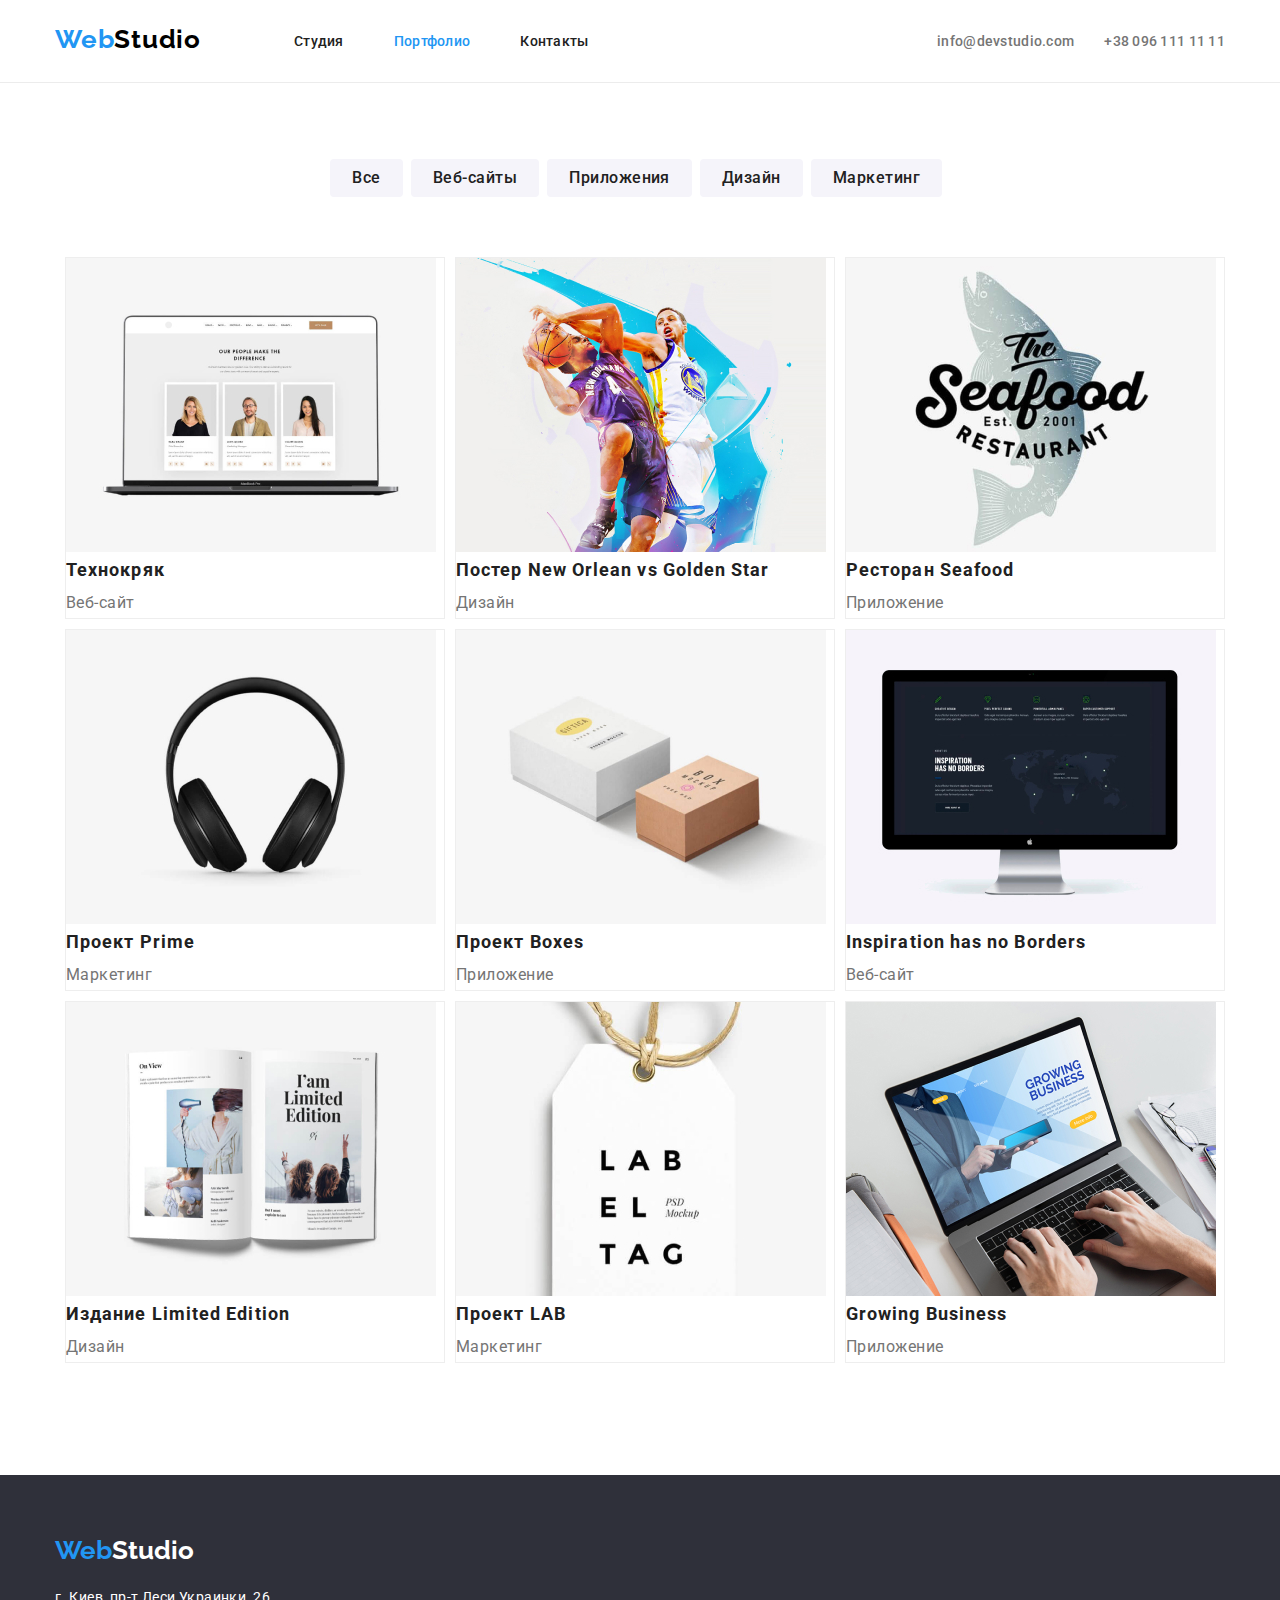
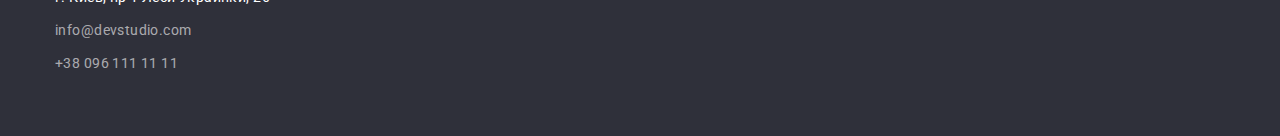
==== portfolio.html @ 60f4d956 "update" ====
<!DOCTYPE html>
<html lang="ru">
<head>
    <meta charset="UTF-8">
    <meta name="viewport" content="width=device-width, initial-scale=1.0">
    <title>Portfolio</title>
    <link rel="stylesheet" href="https://cdnjs.cloudflare.com/ajax/libs/modern-normalize/1.0.0/modern-normalize.min.css" />
    <link rel="stylesheet" href="./css/modern-normalize.css">
    <link rel="preconnect" href="https://fonts.gstatic.com">
    <link href="https://fonts.googleapis.com/css2?family=Raleway:wght@700&family=Roboto:wght@400;500;700;900&display=swap"
        rel="stylesheet">
    <link rel="stylesheet" href="./css/slyle.css">  
</head>
<body>
    <!-- Header navigation-->
    <header class="header header-width">
        <div class="container">
            <div class="container-logo">
                <a class="logo-text-studio" href="./index.html" lang="en">
                    <span class="word-web">Web</span>Studio</a>
            </div>
            <nav class="navigation">
                <div class="container-item">
                    <ul class="navigation-menu list">
                        <li class="navigation-item">
                            <a class="navigation-list-link" href="./index.html">Студия</a>
                        </li>
                        <li class="navigation-item">
                            <a class="navigation-list-link current" href="./portfolio.html">Портфолио</a>
                        </li>
                        <li class="navigation-item">
                            <a class="navigation-list-link" href="#">Контакты</a>
                        </li>
                    </ul>
                </div>
    
            </nav>
        </div>
    
        <div class="container-address">
            <ul class="address-list list">
                <li>
                    <address class="address">
                        <a class="header-mail" href="mailto:info@devstudio.com">info@devstudio.com</a>
                    </address>
                </li>
                <li>
                    <address class="address">
                        <a class="header-tel" href="tel:+380961111111">+38 096 111 11 11</a>
                    </address>
                </li>
            </ul>
        </div>
    
    </header>
    <main>
        <!--Portfolio-->
        <section class="portfolio-box indent">
            <div class="header-widht">
                <ul class="button-list list">
                    <li>
                        <button class="portfolio-btn button" type="button" >Все</button>
                    </li>
                    <li>
                        <button class="portfolio-btn button" type="button" >Веб-сайты</button>
                    </li>
                    <li>
                        <button class="portfolio-btn button" type="button" >Приложения</button>
                    </li>
                    <li>
                        <button class="portfolio-btn button" type="button" >Дизайн</button>
                    </li>
                    <li>
                        <button class="portfolio-btn button" type="button" >Маркетинг</button>
                    </li>
                </ul>

                    <div class="container-wrapper">
                        <ul class="portfolio-list list">
                            <li class="item" >
                                <img class="image" src="./images/portfolio/technocryak.jpg" width="370" height="294" alt="Ноутбук с загруженной веб страницой">
                                
                                    <h2 class="title">Технокряк</h2>
                                    <p class="description">Веб-сайт</p>
                            </li>
                            <li class="item">
                                <img class="image" src="./images/portfolio/poster.jpg" width="370" height="294" alt="Постер с двумя баскетболистами">
                                
                                    <h2 class="title">Постер New Orlean vs Golden Star</h2>
                                    <p class="description">Дизайн</p>
                            </li>
                            <li class="item" >
                                <img class="image" src="./images/portfolio/restor_seafood.jpg" width="370" height="294" alt="Логотип рестрика ">
                                
                                    <h2 class="title">Ресторан Seafood</h2>
                                    <p class="description">Приложение</p>
                            </li>
                            <li class="item">
                                <img class="image" src="./images/portfolio/headphone_project_prime.jpg" width="370" height="294" alt="Наушники">
                                
                                    <h2 class="title">Проект Prime</h2>
                                    <p class="description">Маркетинг</p>
                            </li>
                            <li class="item">
                                <img class="image" src="./images/portfolio/project_boxes.jpg" width="370" height="294" alt="Макет коробок">
                                
                                    <h2 class="title">Проект Boxes</h2>
                                    <p class="description">Приложение</p>
                            </li>
                            <li class="item">
                                <img class="image" src="./images/portfolio/inspiration.jpg" width="370" height="294" alt="Изображение компьютера с программой">
                                
                                    <h2 class="title">Inspiration has no Borders</h2>
                                    <p class="description">Веб-сайт</p>
                            </li>
                            <li class="item">
                                <img class="image" src="./images/portfolio/limited_edition.jpg" width="370" height="294" alt="Раскрытый журнал">
                                
                                    <h2 class="title">Издание Limited Edition</h2>
                                    <p class="description">Дизайн</p>
                            </li>
                            <li class="item">
                                <img class="image" src="./images/portfolio/project_lab.jpg" width="370" height="294" alt="проект лаб">
                                
                                    <h2 class="title">Проект LAB</h2>   
                                    <p class="description">Маркетинг</p>
                            </li>
                            <li class="item">
                                <img class="image" src="./images/portfolio/growing_business.jpg" width="370" height="294" alt="Ноутбук с изображением">
                                
                                    <h2 class="title">Growing Business</h2>
                                    <p class="description">Приложение</p>
                            </li>   
                        </ul>
                    </div>
            </div>
        </section>       
    
    </main>
    <!-- CONTACT INFORMATION -->
    <footer>
        <section class="contact-form">
            <div class="foter-container header-width">
                <a class="footer-logo" href="./index.html" lang="en">
                    <span class="word-web">Web</span>Studio</a>
        
                <address class="footer-address">
                    <ul class="footer-info list">
                        <li class="address-list">
                            <p class="address-link">г. Киев, пр-т Леси Украинки, 26</p>
                        </li>
                        <li class="contact-list">
                            <a class="contact-list-link" href="mailto:info@devstudio.com">info@devstudio.com</a>
                        </li>
                        <li class="contact-list">
                            <a class="contact-list-link" href="tel:+380961111111">+38 096 111 11 11</a>
                        </li>
                    </ul>
        
                </address>
            </div>
        </section>
    </footer>
</body>

</html>
---- css/slyle.css ----
html {
  box-sizing: border-box;
}

*,
*::before,
*::after {
  box-sizing: inherit;
}

:root {
  --accent-color: #2196f3;
  --secondary-color: #212121;
  --main-font: 'Roboto', sans-serif;
  --second-bg-color: #f5f4fa;
}
body {
  font-family: var(--main-font);
}

/* ------------- option for reset---------- */
h1,
h2,
h3,
h4,
h5,
h6 {
  margin: 0;
}

ul,
ol {
  margin: 0;
  padding: 0;
}

p {
  margin: 0;
}

img {
  display: block;
}
/* ----------------------------------------- */

.list {
  list-style: none;
}

.header-width {
  width: 1170px;
  margin: auto;
}

.button {
  display: inline-block;
  color: var(--secondary-color);
  background-color: #f5f4fa;
  font-family: inherit;
  border-radius: 4px;
  border: none;
  text-align: center;
}

/*---------- шапка ------------*/

.header {
  display: flex;
  /* border: 1px solid teal; */
  justify-content: space-between;
}

/* ----------------контейнер шапки----------------------*/

.header .container {
  display: flex;
}

/* ------------- flex логотип ------------------*/
.header .container-logo {
  display: flex;
  margin-right: 93px;
}

.container-logo {
  padding-top: 24px;
  padding-bottom: 25px;
}
/* -------------параметры шрифта логотипа-----------------*/

.logo-text-studio {
  font-family: 'Raleway', sans-serif;
  font-style: normal;
  font-weight: bold;
  font-size: 26px;
  line-height: 1.192;
  letter-spacing: 0.03em;
  text-decoration: none;
  color: #000000;
}
.word-web {
  color: var(--accent-color);
}

/* ----------- flex студия + портфолио + контакты ----------------*/
.navigation-menu {
  display: flex;
}

.navigation-item:not(:last-child) {
  margin-right: 50px;
}

.container-item {
  padding-top: 32px;
  padding-bottom: 32px;
}

/* ----------- наведение мышки ----------------*/
.navigation-list-link:hover,
.navigation-list-link:focus,
.header-mail:hover,
.header-mail:focus {
  color: var(--accent-color);
}

.navigation-menu .navigation-list-link.current {
  color: var(--accent-color);
}

/* ----------параметры шрифта студия + портфолио + контакты ------------------*/

.navigation-list-link {
  font-weight: 500;
  font-size: 14px;
  line-height: 1.142;
  letter-spacing: 0.02em;
  text-decoration: none;
  color: var(--secondary-color);
}

/* ------------ flex номер + имеил ------------------*/

.address-list {
  display: flex;
}

.container-address {
  padding-top: 32px;
  padding-bottom: 32px;
}

.address-list .header-mail {
  margin-right: 30px;
}
/* ------------ параметры шрифта номер + имеил ------------------*/
.header-tel,
.header-mail {
  font-style: normal;
  font-weight: 500;
  font-size: 14px;
  line-height: 1.142;
  letter-spacing: 0.02em;
  text-decoration: none;
  color: #757575;
}

/*---------------BLOCK II------------------*/

/*---------------HERO -----------------------
----------------------фон текста----------------*/
.hero {
  background-color: #2f303a;
  min-height: 600px;
  display: flex;
  align-items: center;
  justify-content: center;
  padding-top: 200px;
  padding-bottom: 200px;
}

/*---------------параметры шрифта текста-------------------*/
.hero-title {
  font-weight: 900;
  font-size: 44px;
  line-height: 1.363;
  letter-spacing: 0.06em;
  text-transform: uppercase;
  color: #ffffff;
  text-align: center;
}
/*---------------ширина эфективные решения-------------------*/
.hero .hero-title {
  width: 696px;
}

/*---------------Кнопка заказать услугу-------------------*/
.container-button {
  display: block;
  text-align: center;
  margin-top: 30px;
  font-family: var(--accent-color);
}
.modal-btn {
  min-width: 200px;
  height: 50px;
  font-family: var(--accent-color);
  font-weight: bold;
  font-size: 16px;
  line-height: 1.187;
  color: #ffffff;
  letter-spacing: 0.06em;
  padding: 10px 32px;
  background-color: var(--accent-color);
  box-shadow: 0px 4px 4px rgba(0, 0, 0, 0.15);
  border-radius: 4px;
  border: 1px;
  cursor: pointer;
}

/*---------------block III-------------------*/

/*-------chart список---------------*/

.otstup-sekcii {
  padding-top: 94px;
}

.title-list {
  display: flex;
  /* border: 1px solid teal; */
}

.title-list .item:not(:nth-child(4n)) {
  margin-right: 30px;
}

.title-list .item {
  width: 270px;
}

.desription-item {
  font-weight: bold;
  font-size: 14px;
  line-height: 1.142;
  letter-spacing: 0.03em;
  text-transform: uppercase;
  color: var(--secondary-color);
  margin-bottom: 10px;
}

.desription {
  margin-top: 10px;
  font-weight: normal;
  font-size: 14px;
  line-height: 1.714;
  letter-spacing: 0.03em;

  color: #757575;
}

/*---------- about us ------------*/

.service {
  padding-top: 94px;
  padding-bottom: 94px;
}

.about-us-list {
  display: flex;
  justify-content: center;
}

.about-us-list .about-us-img:not(:nth-child(3n)) {
  margin-right: 30px;
}

.about-us-title {
  margin-bottom: 50px;
  font-weight: bold;
  font-size: 36px;
  line-height: 1.166;
  text-align: center;
  letter-spacing: 0.03em;
  color: var(--secondary-color);
}

/*---------- Our team ------------*/

.our-team {
  padding-top: 94px;
  padding-bottom: 94px;
  background-color: var(--second-bg-color);
}

.name {
  display: flex;
  /* border: 1px solid teal; */
  justify-content: center;
}

.name .name-team:not(:nth-child(4n)) {
  margin-right: 30px;
}

.name .name-team {
  display: block;
  margin-bottom: 30px;
}

.name-team .image {
  margin-bottom: 30px;
}

.our-team-title {
  margin-bottom: 50px;
  font-weight: bold;
  font-size: 36px;
  line-height: 1.166;
  text-align: center;
  letter-spacing: 0.03em;
  color: var(--secondary-color);
}
.name-list {
  margin-bottom: 10px;
  font-style: normal;
  font-weight: 500;
  font-size: 16px;
  line-height: 1.187;
  text-align: center;
  letter-spacing: 0.03em;
  color: var(--secondary-color);
}

.list-position {
  font-weight: 500;
  font-size: 16px;
  line-height: 1.187;
  text-align: center;
  letter-spacing: 0.03em;
  color: #757575;
}

.name .name-team {
  padding-bottom: 30px;
  background-color: #ffffff;
  box-shadow: 0px 1px 3px rgba(0, 0, 0, 0.12), 0px 1px 1px rgba(0, 0, 0, 0.14),
    0px 2px 1px rgba(0, 0, 0, 0.2);
  border-radius: 0px 0px 4px 4px;
}

/*---------- footer ------------*/

.footer-address {
  display: flex;
  flex-direction: column;
  /* border: 1px solid teal; */
}

.footer-address .contact-list:not(:last-child) {
  margin-bottom: 9px;
}

.footer-logo {
  display: inline-block;
  margin-bottom: 20px;
  color: #ffffff;
  text-decoration: none;
  font-family: Raleway, sans-serif;
  font-weight: 700;
  font-size: 26px;
  line-height: 1.2;
}

.contact-form {
  background: #2f303a;
  padding-top: 60px;
  padding-bottom: 60px;
}

.address-link {
  margin-bottom: 9px;
  font-style: normal;
  font-weight: normal;
  font-size: 14px;
  line-height: 1.714;
  letter-spacing: 0.03em;
  color: #ffffff;
}

.contact-list-link {
  font-style: normal;
  font-weight: normal;
  font-size: 14px;
  line-height: 1.714;
  text-decoration: none;
  letter-spacing: 0.03em;
  color: rgba(255, 255, 255, 0.6);
}

/* ----------- Portfolio----------------- */

.indent {
  border-top: 1px solid #ececec;
  padding-top: 76px;
  padding-bottom: 112px;
}

.button-list {
  display: flex;
  justify-content: center;
  margin-bottom: 50px;
  /* border: 1px solid teal; */
}

.button-list .button {
  margin-right: 8px;
  padding: 6px 22px;
  min-width: 73px;

  font-weight: 500;
  font-size: 16px;
  line-height: 1.6;
  text-align: center;
  letter-spacing: 0.03em;

  cursor: pointer;
}

.portfolio-btn.button:hover,
.portfolio-btn.button:focus {
  background: var(--accent-color);
}
/*--------section foto-------------------*/

.portfolio-list {
  display: flex;
  flex-wrap: wrap;
}

.portfolio-list .title {
  font-family: var(--accent-color);
  font-weight: bold;
  font-size: 18px;
  line-height: 2;
  letter-spacing: 0.06em;
  color: #212121;
}

.portfolio-list .description {
  font-family: var(--accent-color);
  font-size: 16px;
  line-height: 1.875;
  letter-spacing: 0.03em;
  color: #757575;
}

.container-wrapper {
  max-width: 1170px;
  /* outline: 1px solid teal; */
  margin-left: auto;
  margin-right: auto;
}

.item {
  /* Задаём всем элементам маржины слева и сверху */
  margin-left: 10px;
  margin-top: 10px;
  /*  Задаём ширину элементов  */
  flex-basis: calc(100% / 3 - 10px);
  background: #ffffff;
  border: 1px solid #eeeeee;
  box-sizing: border-box;
}
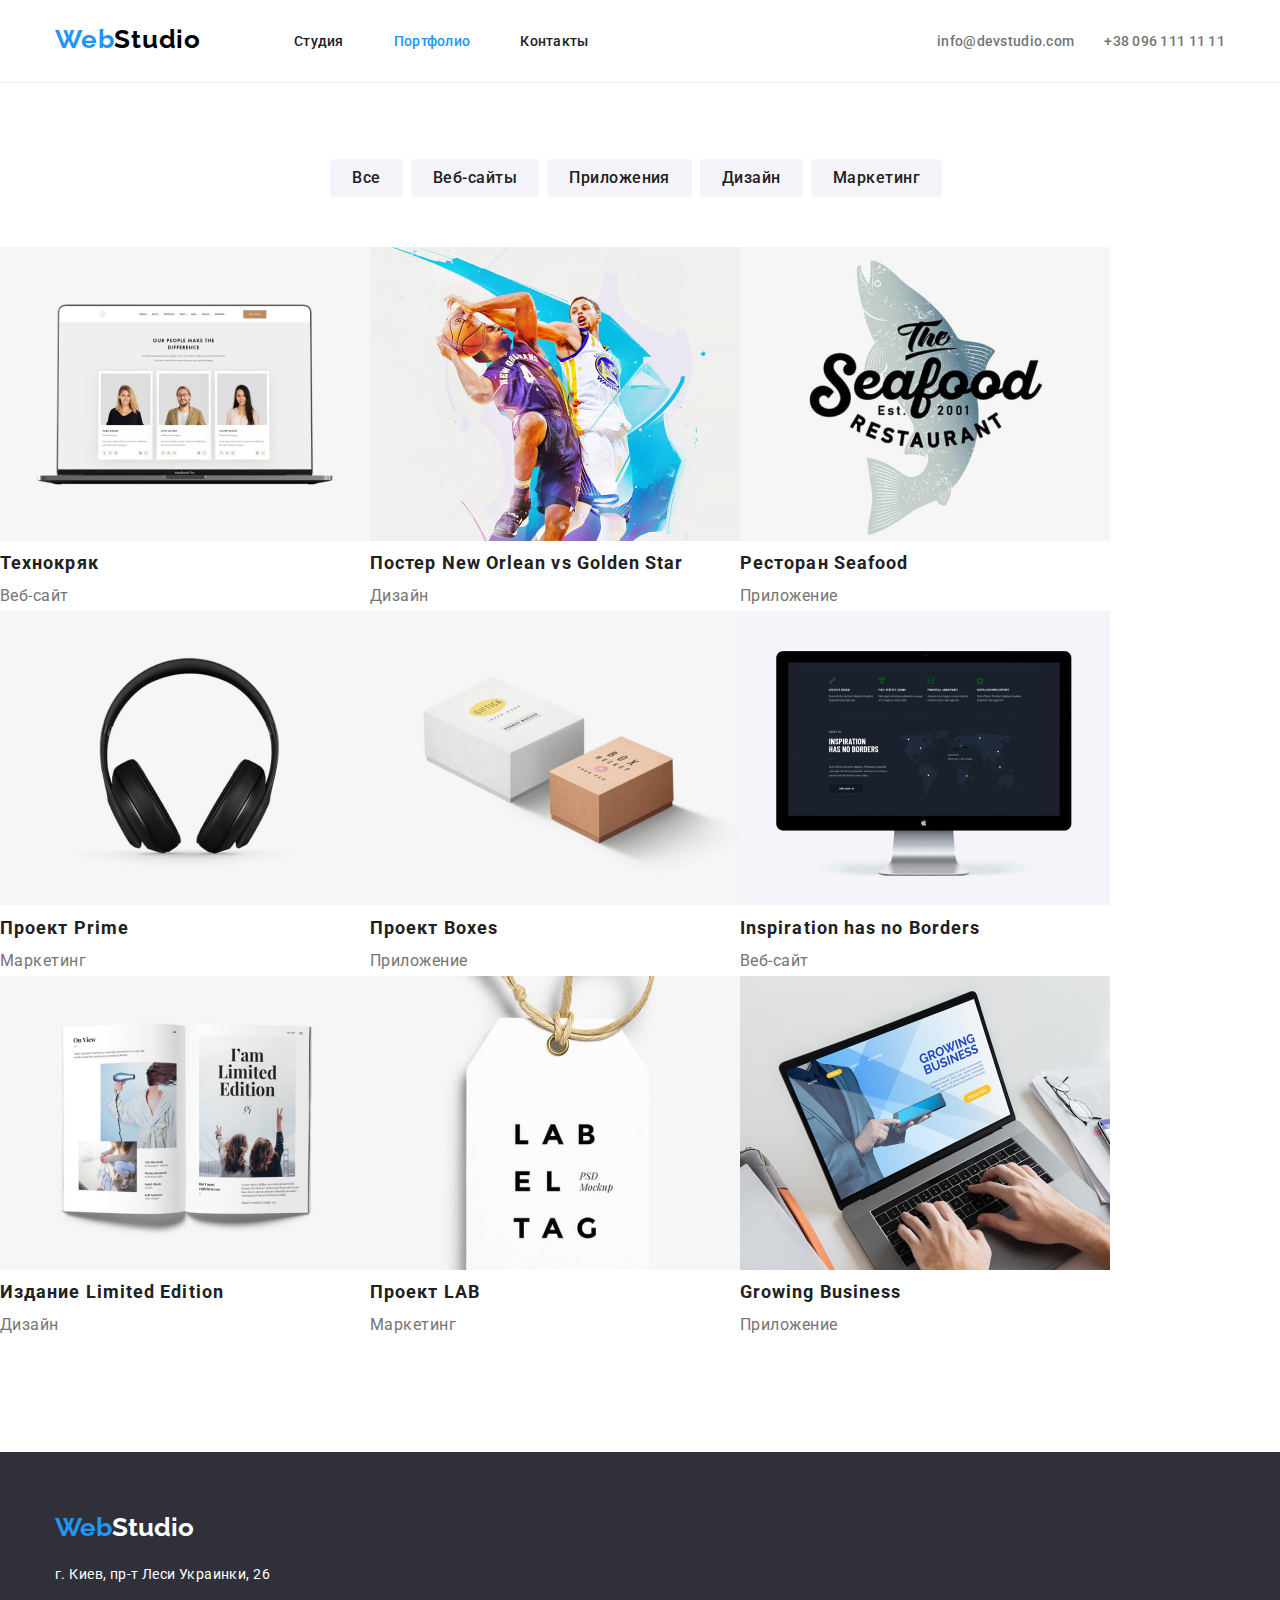
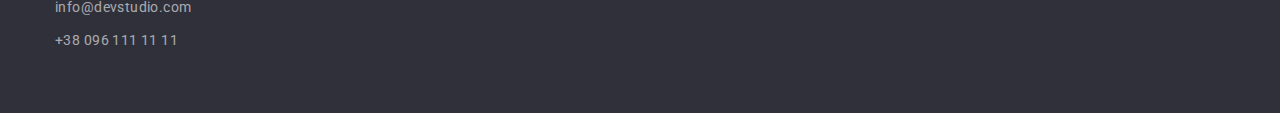
==== commit bb7226af: "update" ====
--- a/portfolio.html
+++ b/portfolio.html
@@ -73,9 +73,7 @@
                     <li>
                         <button class="portfolio-btn button" type="button" >Маркетинг</button>
                     </li>
-                </ul>
-
-                    <div class="container-wrapper">
+                </ul>                    
                         <ul class="portfolio-list list">
                             <li class="item" >
                                 <img class="image" src="./images/portfolio/technocryak.jpg" width="370" height="294" alt="Ноутбук с загруженной веб страницой">
@@ -132,7 +130,7 @@
                                     <p class="description">Приложение</p>
                             </li>   
                         </ul>
-                    </div>
+                    
             </div>
         </section>       
     
--- a/css/slyle.css
+++ b/css/slyle.css
@@ -38,9 +38,6 @@
   margin: 0;
 }
 
-img {
-  display: block;
-}
 /* ----------------------------------------- */
 
 .list {
@@ -431,7 +428,6 @@
 .portfolio-btn.button:focus {
   background: var(--accent-color);
 }
-/*--------section foto-------------------*/
 
 .portfolio-list {
   display: flex;
@@ -454,21 +450,3 @@
   letter-spacing: 0.03em;
   color: #757575;
 }
-
-.container-wrapper {
-  max-width: 1170px;
-  /* outline: 1px solid teal; */
-  margin-left: auto;
-  margin-right: auto;
-}
-
-.item {
-  /* Задаём всем элементам маржины слева и сверху */
-  margin-left: 10px;
-  margin-top: 10px;
-  /*  Задаём ширину элементов  */
-  flex-basis: calc(100% / 3 - 10px);
-  background: #ffffff;
-  border: 1px solid #eeeeee;
-  box-sizing: border-box;
-}
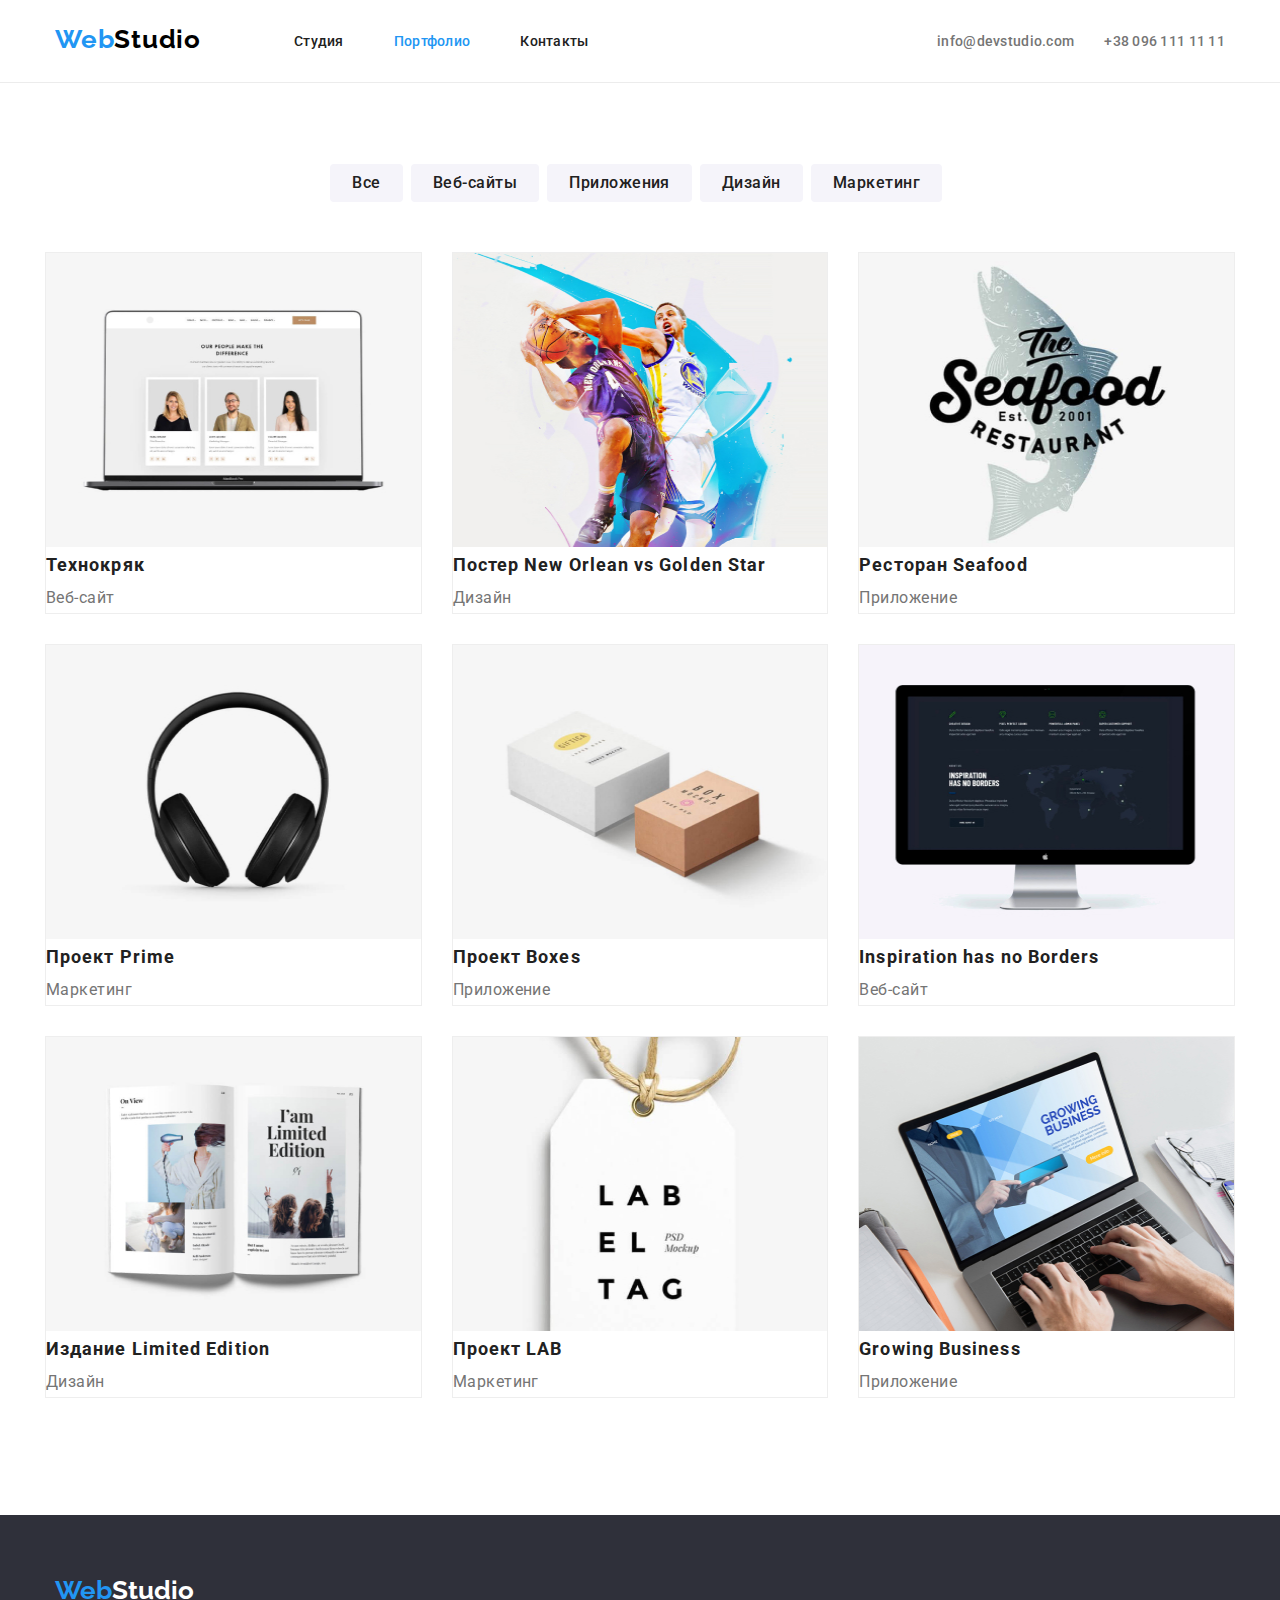
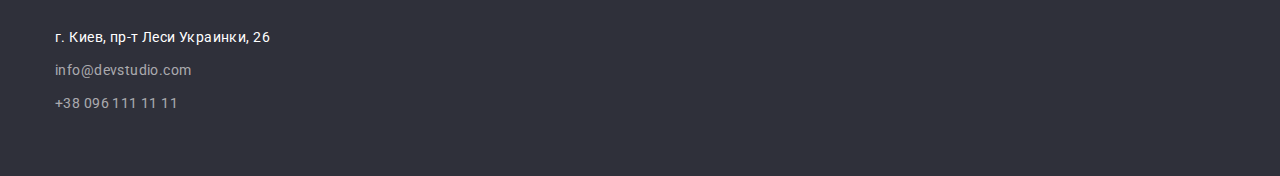
==== commit b2e09286: "update" ====
--- a/portfolio.html
+++ b/portfolio.html
@@ -56,7 +56,7 @@
     <main>
         <!--Portfolio-->
         <section class="portfolio-box indent">
-            <div class="header-widht">
+            <div class="container-portfolio">
                 <ul class="button-list list">
                     <li>
                         <button class="portfolio-btn button" type="button" >Все</button>
--- a/css/slyle.css
+++ b/css/slyle.css
@@ -428,13 +428,38 @@
 .portfolio-btn.button:focus {
   background: var(--accent-color);
 }
+/*-----------------секция фото-------------------------*/
+
+.container-portfolio {
+  max-width: 1200px;
+  padding: 5px;
+  margin-left: auto;
+  margin-right: auto;
+}
+.image {
+  width: 100%;
+}
 
 .portfolio-list {
   display: flex;
   flex-wrap: wrap;
-}
-
-.portfolio-list .title {
+  margin-left: -30px;
+  margin-top: -30px;
+}
+.portfolio-list .image {
+  display: block;
+}
+
+.item {
+  /* outline: 1px solid teal; */
+  flex-basis: calc(100% / 3 - 30px);
+  margin-left: 30px;
+  margin-top: 30px;
+  background-color: #ffffff;
+  border: 1px solid #eeeeee;
+}
+
+.item h2 {
   font-family: var(--accent-color);
   font-weight: bold;
   font-size: 18px;
@@ -443,7 +468,8 @@
   color: #212121;
 }
 
-.portfolio-list .description {
+.item P {
+  margin: 0;
   font-family: var(--accent-color);
   font-size: 16px;
   line-height: 1.875;
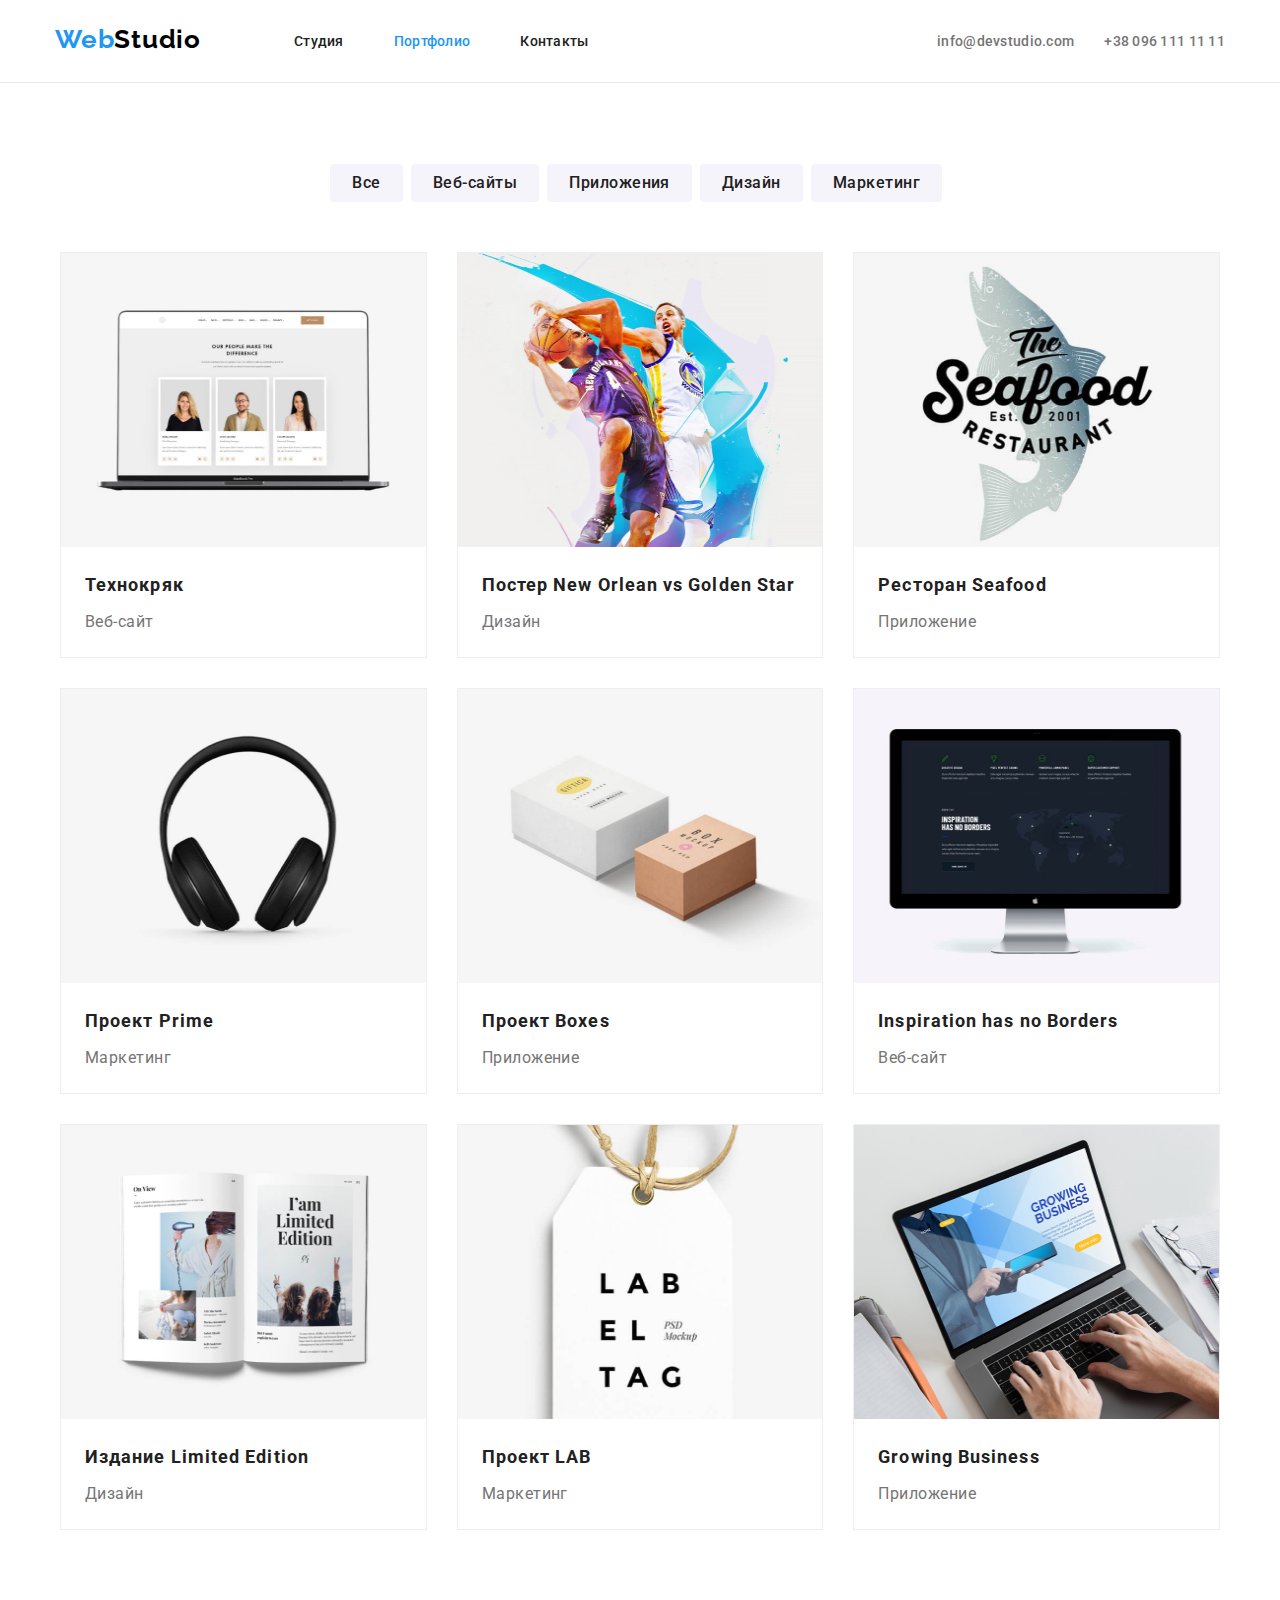
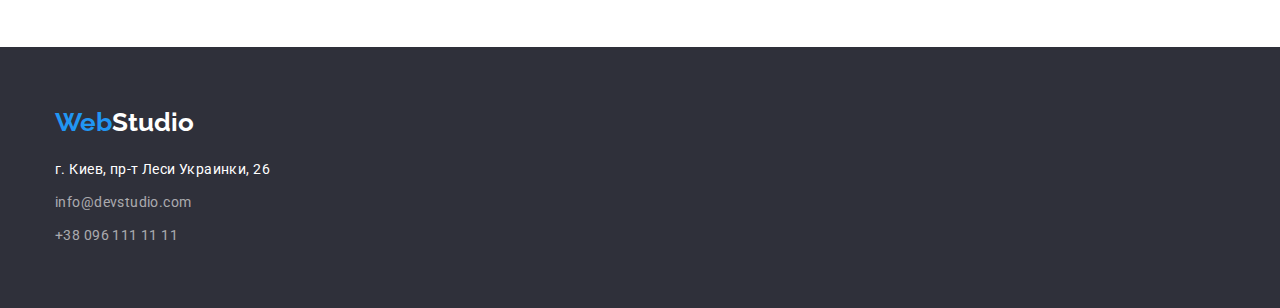
==== commit 9a1a8145: "Update portfolio.html" ====
--- a/portfolio.html
+++ b/portfolio.html
@@ -23,10 +23,10 @@
                 <div class="container-item">
                     <ul class="navigation-menu list">
                         <li class="navigation-item">
-                            <a class="navigation-list-link" href="./index.html">Студия</a>
+                            <a class="navigation-list-link" href="index.html">Студия</a>
                         </li>
                         <li class="navigation-item">
-                            <a class="navigation-list-link current" href="./portfolio.html">Портфолио</a>
+                            <a class="navigation-list-link current" href="portfolio.html">Портфолио</a>
                         </li>
                         <li class="navigation-item">
                             <a class="navigation-list-link" href="#">Контакты</a>
--- a/css/slyle.css
+++ b/css/slyle.css
@@ -431,14 +431,11 @@
 /*-----------------секция фото-------------------------*/
 
 .container-portfolio {
-  max-width: 1200px;
+  max-width: 1170px;
   padding: 5px;
   margin-left: auto;
   margin-right: auto;
 }
-.image {
-  width: 100%;
-}
 
 .portfolio-list {
   display: flex;
@@ -448,6 +445,7 @@
 }
 .portfolio-list .image {
   display: block;
+  width: 100%;
 }
 
 .item {
@@ -460,6 +458,10 @@
 }
 
 .item h2 {
+  margin-top: 20px;
+  margin-bottom: 4px;
+  margin-right: 24px;
+  margin-left: 24px;
   font-family: var(--accent-color);
   font-weight: bold;
   font-size: 18px;
@@ -469,7 +471,10 @@
 }
 
 .item P {
-  margin: 0;
+  margin-top: 0px;
+  margin-bottom: 20px;
+  margin-right: 24px;
+  margin-left: 24px;
   font-family: var(--accent-color);
   font-size: 16px;
   line-height: 1.875;
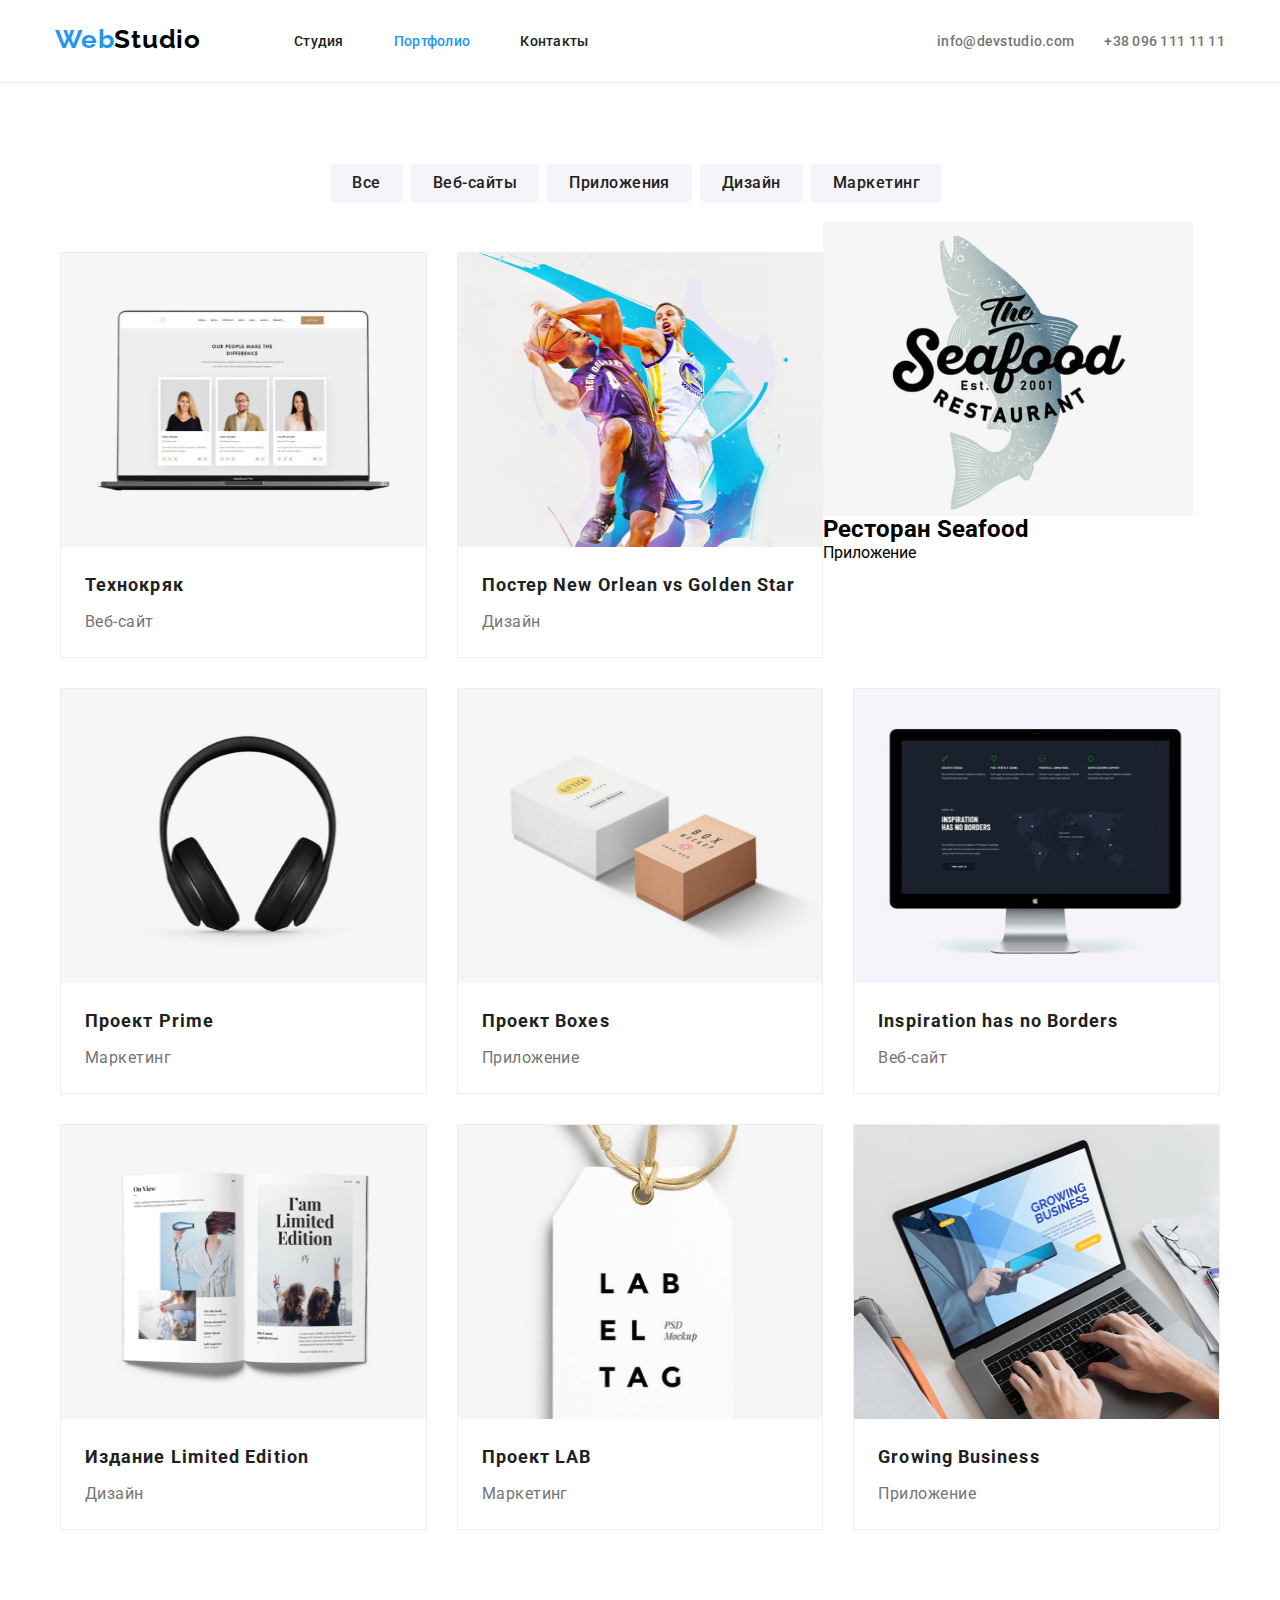
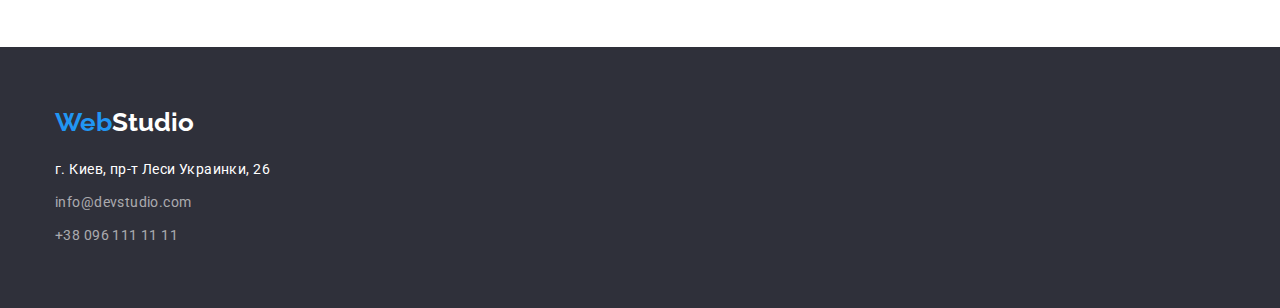
==== commit e8af0d62: "update" ====
--- a/portfolio.html
+++ b/portfolio.html
@@ -75,13 +75,13 @@
                     </li>
                 </ul>                    
                         <ul class="portfolio-list list">
-                            <li class="item" >
+                            <li class="item-chart" >
                                 <img class="image" src="./images/portfolio/technocryak.jpg" width="370" height="294" alt="Ноутбук с загруженной веб страницой">
                                 
                                     <h2 class="title">Технокряк</h2>
                                     <p class="description">Веб-сайт</p>
                             </li>
-                            <li class="item">
+                            <li class="item-chart">
                                 <img class="image" src="./images/portfolio/poster.jpg" width="370" height="294" alt="Постер с двумя баскетболистами">
                                 
                                     <h2 class="title">Постер New Orlean vs Golden Star</h2>
@@ -93,37 +93,37 @@
                                     <h2 class="title">Ресторан Seafood</h2>
                                     <p class="description">Приложение</p>
                             </li>
-                            <li class="item">
+                            <li class="item-chart">
                                 <img class="image" src="./images/portfolio/headphone_project_prime.jpg" width="370" height="294" alt="Наушники">
                                 
                                     <h2 class="title">Проект Prime</h2>
                                     <p class="description">Маркетинг</p>
                             </li>
-                            <li class="item">
+                            <li class="item-chart">
                                 <img class="image" src="./images/portfolio/project_boxes.jpg" width="370" height="294" alt="Макет коробок">
                                 
                                     <h2 class="title">Проект Boxes</h2>
                                     <p class="description">Приложение</p>
                             </li>
-                            <li class="item">
+                            <li class="item-chart">
                                 <img class="image" src="./images/portfolio/inspiration.jpg" width="370" height="294" alt="Изображение компьютера с программой">
                                 
                                     <h2 class="title">Inspiration has no Borders</h2>
                                     <p class="description">Веб-сайт</p>
                             </li>
-                            <li class="item">
+                            <li class="item-chart">
                                 <img class="image" src="./images/portfolio/limited_edition.jpg" width="370" height="294" alt="Раскрытый журнал">
                                 
                                     <h2 class="title">Издание Limited Edition</h2>
                                     <p class="description">Дизайн</p>
                             </li>
-                            <li class="item">
+                            <li class="item-chart">
                                 <img class="image" src="./images/portfolio/project_lab.jpg" width="370" height="294" alt="проект лаб">
                                 
                                     <h2 class="title">Проект LAB</h2>   
                                     <p class="description">Маркетинг</p>
                             </li>
-                            <li class="item">
+                            <li class="item-chart">
                                 <img class="image" src="./images/portfolio/growing_business.jpg" width="370" height="294" alt="Ноутбук с изображением">
                                 
                                     <h2 class="title">Growing Business</h2>
--- a/css/slyle.css
+++ b/css/slyle.css
@@ -225,7 +225,6 @@
 
 .title-list {
   display: flex;
-  /* border: 1px solid teal; */
 }
 
 .title-list .item:not(:nth-child(4n)) {
@@ -448,7 +447,7 @@
   width: 100%;
 }
 
-.item {
+.item-chart {
   /* outline: 1px solid teal; */
   flex-basis: calc(100% / 3 - 30px);
   margin-left: 30px;
@@ -457,7 +456,7 @@
   border: 1px solid #eeeeee;
 }
 
-.item h2 {
+.item-chart h2 {
   margin-top: 20px;
   margin-bottom: 4px;
   margin-right: 24px;
@@ -470,7 +469,7 @@
   color: #212121;
 }
 
-.item P {
+.item-chart P {
   margin-top: 0px;
   margin-bottom: 20px;
   margin-right: 24px;
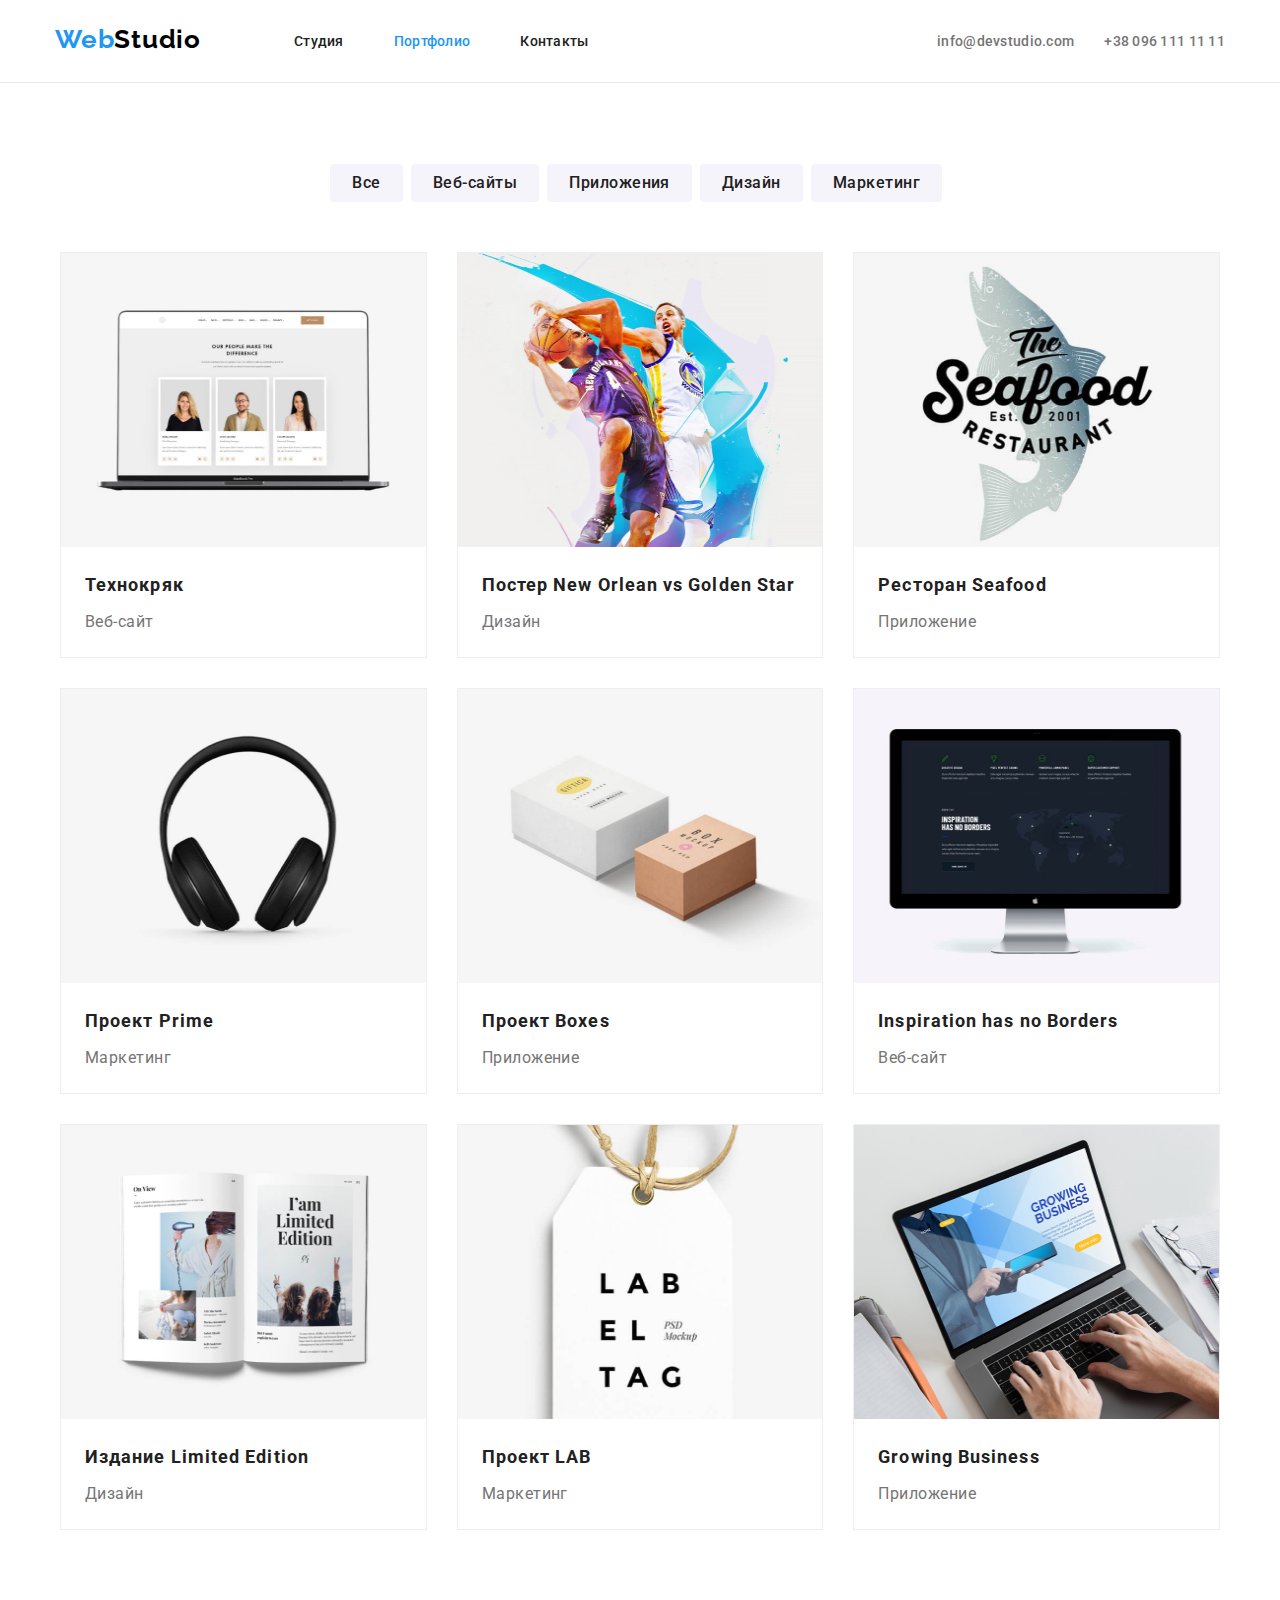
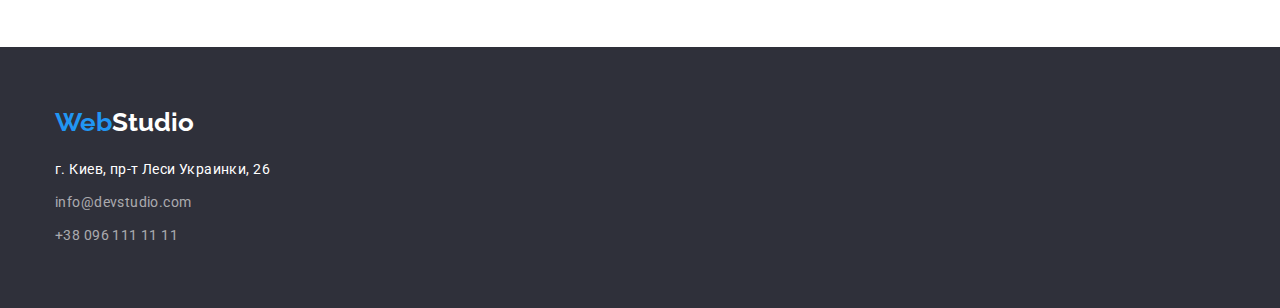
==== commit 66b41bd3: "Update portfolio.html" ====
--- a/portfolio.html
+++ b/portfolio.html
@@ -87,7 +87,7 @@
                                     <h2 class="title">Постер New Orlean vs Golden Star</h2>
                                     <p class="description">Дизайн</p>
                             </li>
-                            <li class="item" >
+                            <li class="item-chart" >
                                 <img class="image" src="./images/portfolio/restor_seafood.jpg" width="370" height="294" alt="Логотип рестрика ">
                                 
                                     <h2 class="title">Ресторан Seafood</h2>
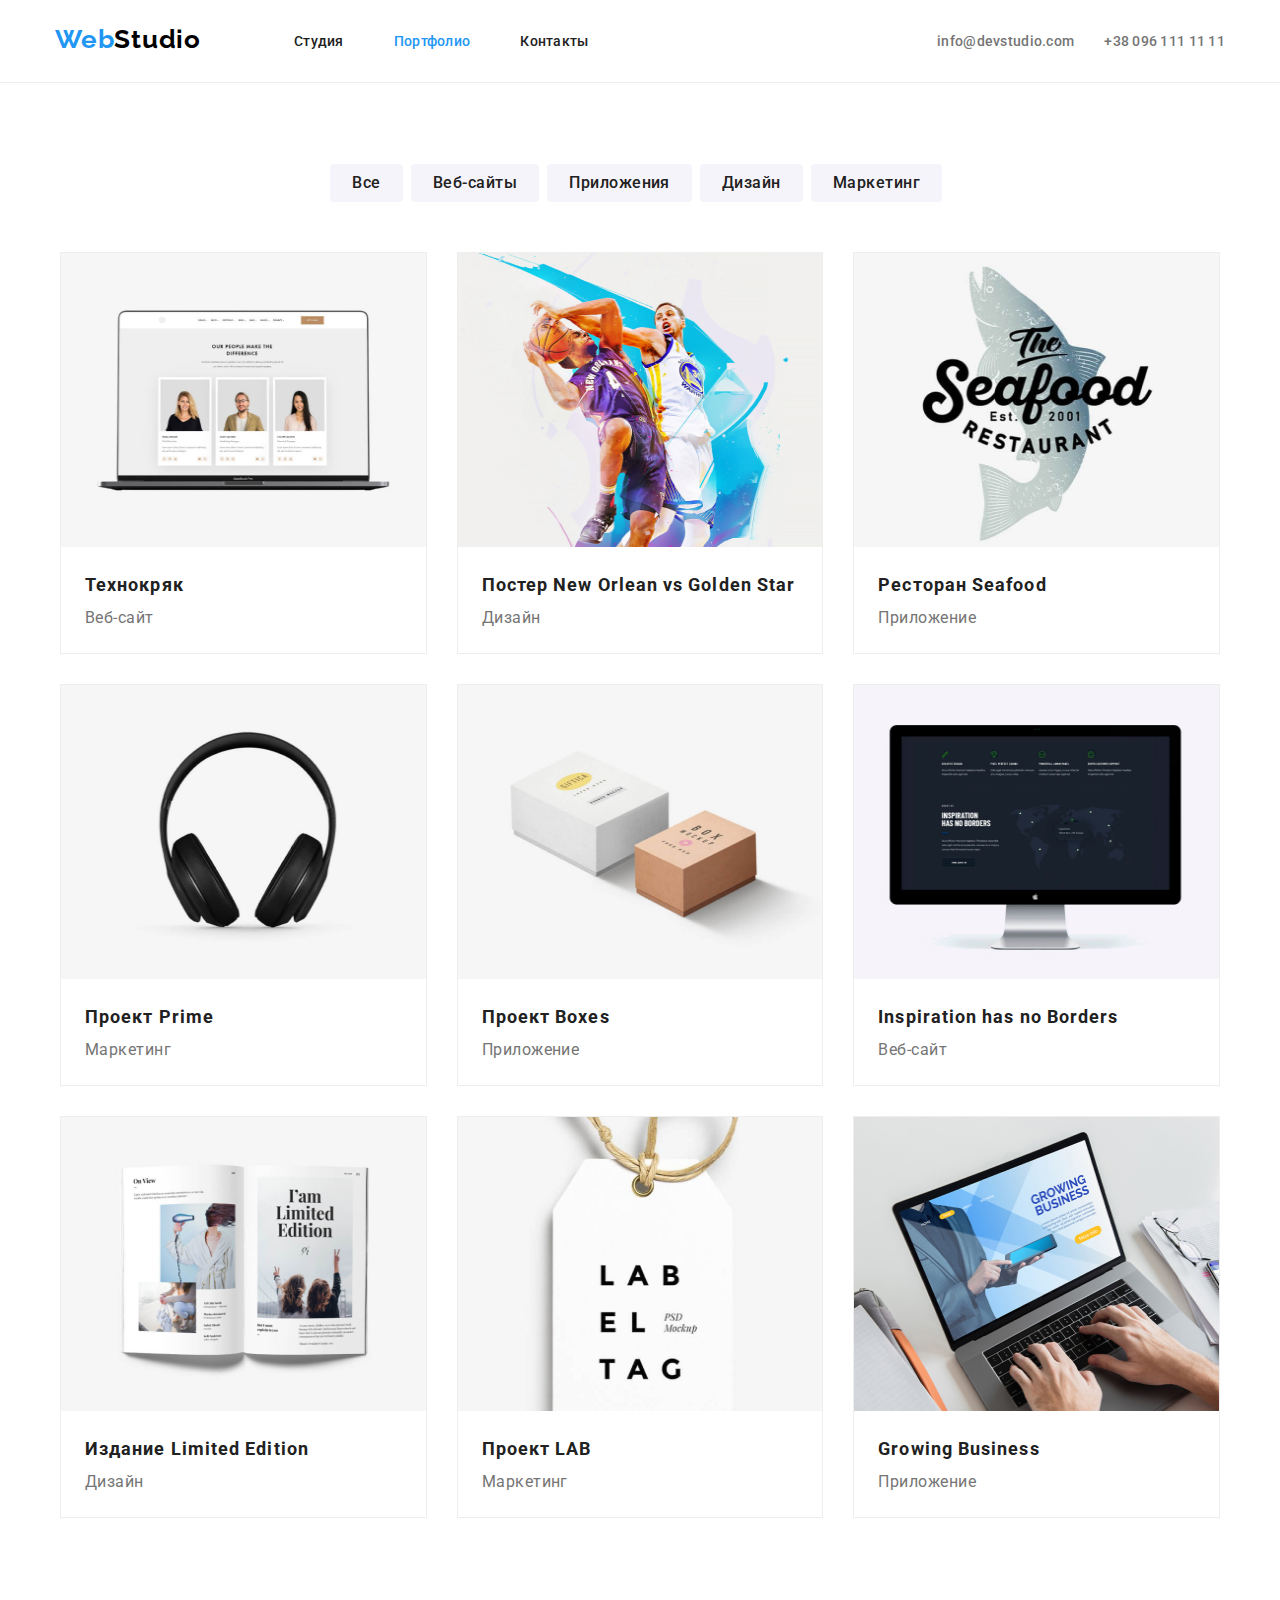
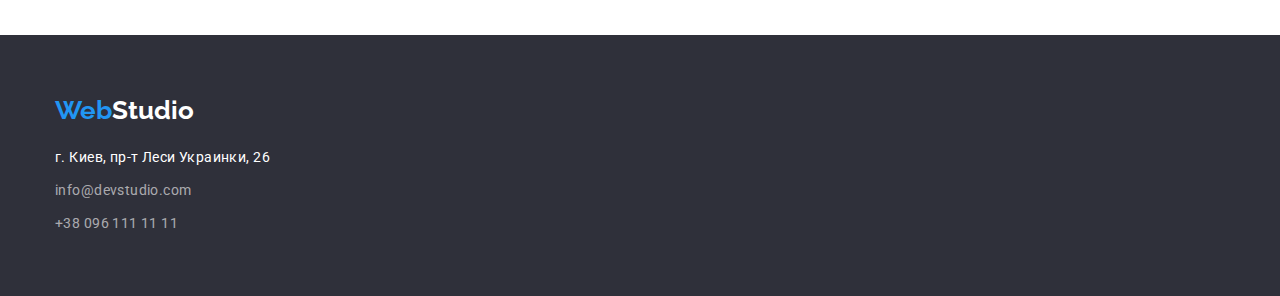
==== commit a4a12ab0: "update" ====
--- a/portfolio.html
+++ b/portfolio.html
@@ -78,56 +78,83 @@
                             <li class="item-chart" >
                                 <img class="image" src="./images/portfolio/technocryak.jpg" width="370" height="294" alt="Ноутбук с загруженной веб страницой">
                                 
-                                    <h2 class="title">Технокряк</h2>
-                                    <p class="description">Веб-сайт</p>
+                                <div class="size-word" >
+                                        <h2 class="title">Технокряк</h2>
+                                        <p class="description">Веб-сайт</p>
+                                </div>
+                                    
                             </li>
                             <li class="item-chart">
                                 <img class="image" src="./images/portfolio/poster.jpg" width="370" height="294" alt="Постер с двумя баскетболистами">
                                 
+                                <div class="size-word" >
                                     <h2 class="title">Постер New Orlean vs Golden Star</h2>
                                     <p class="description">Дизайн</p>
+                                </div>
+
                             </li>
                             <li class="item-chart" >
                                 <img class="image" src="./images/portfolio/restor_seafood.jpg" width="370" height="294" alt="Логотип рестрика ">
                                 
+                                <div class="size-word" >
                                     <h2 class="title">Ресторан Seafood</h2>
                                     <p class="description">Приложение</p>
+                                </div>
+
                             </li>
                             <li class="item-chart">
                                 <img class="image" src="./images/portfolio/headphone_project_prime.jpg" width="370" height="294" alt="Наушники">
                                 
+                                <div class="size-word" >
                                     <h2 class="title">Проект Prime</h2>
                                     <p class="description">Маркетинг</p>
+                                </div>
+
                             </li>
                             <li class="item-chart">
                                 <img class="image" src="./images/portfolio/project_boxes.jpg" width="370" height="294" alt="Макет коробок">
                                 
+                                <div class="size-word" >
                                     <h2 class="title">Проект Boxes</h2>
                                     <p class="description">Приложение</p>
+                                </div>
+
                             </li>
                             <li class="item-chart">
                                 <img class="image" src="./images/portfolio/inspiration.jpg" width="370" height="294" alt="Изображение компьютера с программой">
                                 
+                                <div class="size-word" >
                                     <h2 class="title">Inspiration has no Borders</h2>
                                     <p class="description">Веб-сайт</p>
+                                </div>
+
                             </li>
                             <li class="item-chart">
                                 <img class="image" src="./images/portfolio/limited_edition.jpg" width="370" height="294" alt="Раскрытый журнал">
                                 
+                                <div class="size-word" >
                                     <h2 class="title">Издание Limited Edition</h2>
                                     <p class="description">Дизайн</p>
+                                </div>
+
                             </li>
                             <li class="item-chart">
                                 <img class="image" src="./images/portfolio/project_lab.jpg" width="370" height="294" alt="проект лаб">
                                 
+                                <div class="size-word" >
                                     <h2 class="title">Проект LAB</h2>   
                                     <p class="description">Маркетинг</p>
+                                </div>
+
                             </li>
                             <li class="item-chart">
                                 <img class="image" src="./images/portfolio/growing_business.jpg" width="370" height="294" alt="Ноутбук с изображением">
                                 
+                                <div class="size-word" >
                                     <h2 class="title">Growing Business</h2>
                                     <p class="description">Приложение</p>
+                                </div>
+
                             </li>   
                         </ul>
                     
@@ -136,9 +163,8 @@
     
     </main>
     <!-- CONTACT INFORMATION -->
-    <footer>
-        <section class="contact-form">
-            <div class="foter-container header-width">
+    <footer class="contact-form">
+             <div class="foter-container header-width">
                 <a class="footer-logo" href="./index.html" lang="en">
                     <span class="word-web">Web</span>Studio</a>
         
@@ -157,7 +183,6 @@
         
                 </address>
             </div>
-        </section>
     </footer>
 </body>
 
--- a/css/slyle.css
+++ b/css/slyle.css
@@ -457,10 +457,6 @@
 }
 
 .item-chart h2 {
-  margin-top: 20px;
-  margin-bottom: 4px;
-  margin-right: 24px;
-  margin-left: 24px;
   font-family: var(--accent-color);
   font-weight: bold;
   font-size: 18px;
@@ -470,13 +466,13 @@
 }
 
 .item-chart P {
-  margin-top: 0px;
-  margin-bottom: 20px;
-  margin-right: 24px;
-  margin-left: 24px;
   font-family: var(--accent-color);
   font-size: 16px;
   line-height: 1.875;
   letter-spacing: 0.03em;
   color: #757575;
 }
+
+.item-chart > .size-word {
+  padding: 20px 24px;
+}
